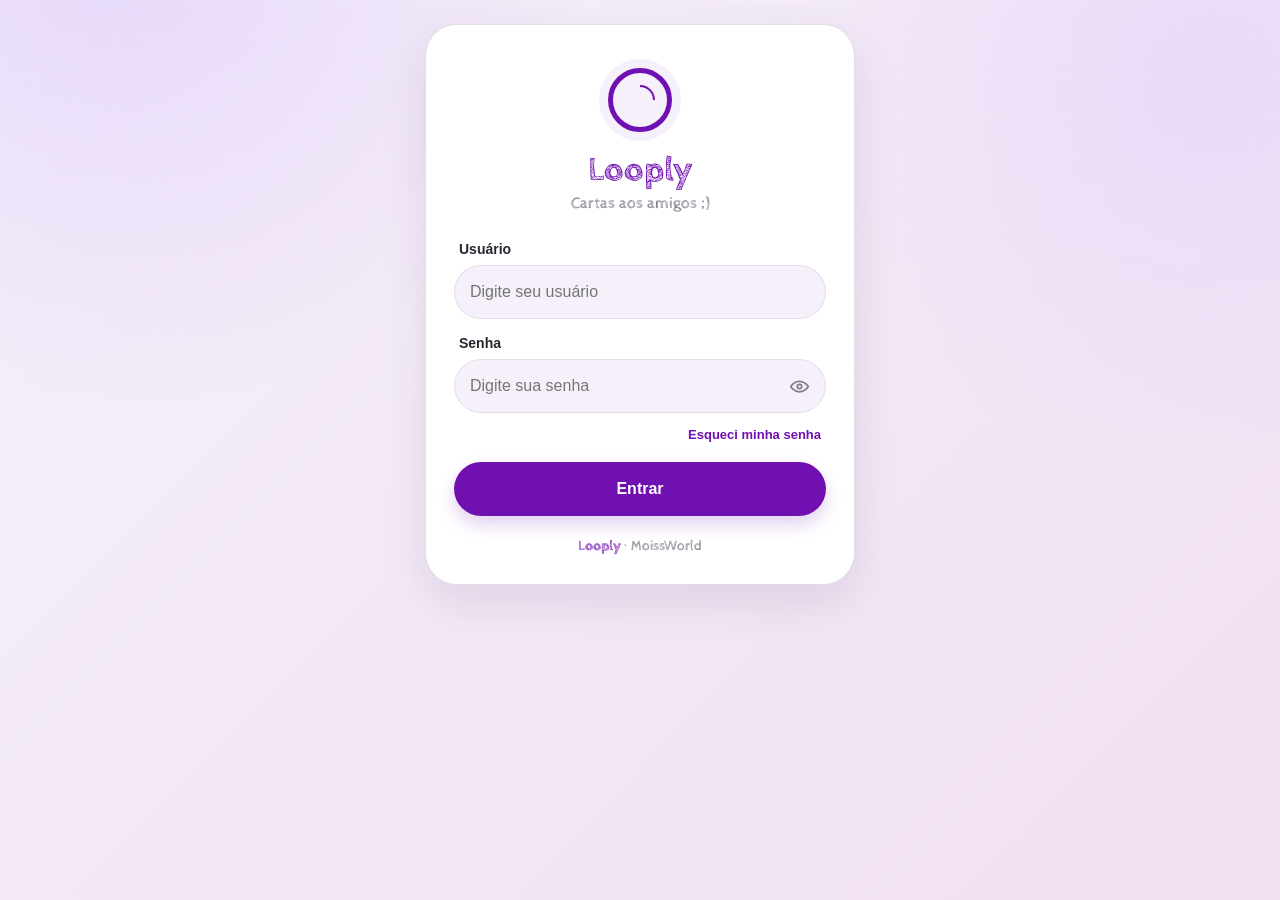
==== galeria.html @ c2b03d13 "Update galeria.html" ====
<!doctype html>
<html lang="pt-BR">
<head>
  <meta charset="utf-8">
  <meta name="viewport" content="width=device-width,initial-scale=1,viewport-fit=cover">
  <meta name="theme-color" content="#F5F0FA">
  <link rel="manifest" href="manifest.webmanifest">
  <link rel="stylesheet" href="assets/css/app.css">
  <title>Galeria — Looply</title>
</head>

<body>
  <main class="container-page">

    <header class="page-header">

      <a
        class="brand-inline"
        href="home.html"
        aria-label="Voltar para a Home"
      >
        <span
          class="brand-mark"
          aria-hidden="true"
        >
          <svg
            viewBox="0 0 100 100"
            fill="none"
          >
            <path
              d="M50 15A35 35 0 0 1 85 50"
              stroke="currentColor"
              stroke-width="7"
            />
          </svg>
        </span>

        <span>
          <strong>Looply</strong>
          <span>MoissWorld</span>
        </span>
      </a>

      <div class="header-actions">
        <a
          class="header-action"
          href="musicas.html"
        >
          <span>♫ Músicas</span>
        </a>

        <a
          class="header-action"
          href="perfil.html"
        >
          <span>Perfil</span>
        </a>
      </div>

    </header>


    <section class="hero-panel">
      <div class="eyebrow">
        MoissWorld
      </div>

      <h1 class="hero-title">
        Galeria
      </h1>

      <p class="hero-subtitle">
        Memórias visuais e mídia organizada em um único catálogo.
      </p>
    </section>


    <section
      class="panel page-panel"
      style="margin-top:14px"
    >

      <div class="toolbar">

        <div class="search-wrap">
          <input
            class="input"
            id="gallerySearch"
            type="search"
            placeholder="Buscar por título, descrição ou tag"
            autocomplete="off"
          >
        </div>

        <select
          class="select"
          id="galleryType"
          aria-label="Filtrar por tipo"
        >
          <option value="all">
            Todos os tipos
          </option>

          <option value="image">
            Fotos
          </option>

          <option value="video">
            Vídeos
          </option>

          <option value="audio">
            Áudios
          </option>
        </select>


        <select
          class="select"
          id="gallerySort"
          aria-label="Ordenar"
        >
          <option value="newest">
            Mais recentes
          </option>

          <option value="oldest">
            Mais antigas
          </option>

          <option value="title">
            Título
          </option>
        </select>

      </div>


      <div class="control-row">

        <label class="check-control">
          <input
            id="galleryExclusive"
            type="checkbox"
          >

          Somente conteúdo exclusivo
        </label>


        <div
          class="header-actions"
          style="margin-left:auto"
        >

          <button
            class="icon-action"
            id="galleryGridView"
            type="button"
            aria-label="Visualização em grade"
          >
            ▦
          </button>

          <button
            class="icon-action"
            id="galleryListView"
            type="button"
            aria-label="Visualização em lista"
          >
            ☷
          </button>

        </div>


        <span
          class="filter-status"
          id="galleryStatus"
        >
          Carregando galeria…
        </span>

        <span
          class="contador"
          id="galleryCount"
        >
          0/0
        </span>

      </div>


      <div
        class="gallery-grid"
        id="galleryGrid"
        style="margin-top:14px"
      ></div>


      <div
        class="gallery-empty"
        id="galleryEmpty"
      >
        <strong>
          Nenhuma mídia encontrada.
        </strong>
      </div>

    </section>

  </main>


  <div
    class="lightbox"
    id="lightbox"
    aria-hidden="true"
  >

    <div
      class="lightbox-panel"
      role="dialog"
      aria-modal="true"
      aria-labelledby="lightboxTitle"
    >

      <header class="lightbox-head">

        <div>
          <h2 id="lightboxTitle">
            Mídia
          </h2>

          <p id="lightboxMeta"></p>
        </div>


        <div class="lightbox-head-actions">

          <a
            id="lightboxDownload"
            href="#"
            hidden
          >
            ↓
          </a>

          <button
            id="lightboxPrev"
            type="button"
            aria-label="Mídia anterior"
          >
            ‹
          </button>

          <button
            id="lightboxNext"
            type="button"
            aria-label="Próxima mídia"
          >
            ›
          </button>

          <button
            id="lightboxClose"
            type="button"
            aria-label="Fechar"
          >
            ×
          </button>

        </div>

      </header>


      <div
        class="lightbox-body"
        id="lightboxBody"
      ></div>

    </div>

  </div>


  <script type="module">
    import { requireAuth }
      from "./assets/js/session.js";

    import { initGallery }
      from "./assets/js/gallery.js";

    if (requireAuth()) {
      initGallery();
    }
  </script>

</body>
</html>
---- assets/css/app.css ----
@import url('https://fonts.googleapis.com/css2?family=Cabin+Sketch:wght@400;700&display=swap');

@font-face {
  font-family: "Quillen";
  src: local("Quillen"), url("../fonts/Quillen.otf") format("opentype");
  font-display: swap;
  font-style: normal;
  font-weight: 400;
}

:root {
  --primary: #7010b0;
  --primary-dark: #5f1098;
  --primary-deep: #503090;
  --deep: #302050;
  --bg: #f5f0fa;
  --bg-2: #f0e0f0;
  --surface: rgba(255,255,255,.94);
  --surface-strong: #fff;
  --surface-soft: #faf7fc;
  --lilac: #f0e0f0;
  --text: #29252f;
  --muted: #817b89;
  --muted-2: #aaa4b0;
  --line: rgba(102,82,126,.12);
  --success: #35c878;
  --danger: #e63232;
  --paper: #f4ebdd;
  --paper-2: #f8f1e7;
  --paper-text: #342f2a;
  --radius-sm: 14px;
  --radius-md: 20px;
  --radius-lg: 28px;
  --radius-xl: 34px;
  --pill: 999px;
  --shadow-sm: 0 8px 24px rgba(80,56,115,.07);
  --shadow-md: 0 18px 44px rgba(80,56,115,.12);
  --shadow-lg: 0 30px 90px rgba(65,45,94,.20);
  --max: 980px;
}

* { box-sizing: border-box; }
html { min-height: 100%; scroll-behavior: smooth; }
body {
  min-height: 100dvh;
  margin: 0;
  color: var(--text);
  font-family: Inter, ui-sans-serif, -apple-system, BlinkMacSystemFont, "Segoe UI", sans-serif;
  background:
    radial-gradient(circle at 8% -8%, rgba(177,131,255,.22), transparent 32%),
    radial-gradient(circle at 94% 8%, rgba(220,204,255,.44), transparent 28%),
    linear-gradient(135deg, var(--bg), var(--bg-2));
  -webkit-font-smoothing: antialiased;
}
body::before {
  content: "";
  position: fixed;
  inset: 0;
  z-index: -1;
  pointer-events: none;
  opacity: .3;
  background-image: linear-gradient(rgba(255,255,255,.35) 1px, transparent 1px), linear-gradient(90deg, rgba(255,255,255,.25) 1px, transparent 1px);
  background-size: 38px 38px;
  mask-image: linear-gradient(to bottom, black, transparent 76%);
}
button, input, select { font: inherit; }
button { -webkit-tap-highlight-color: transparent; }
button:focus-visible, a:focus-visible, input:focus-visible, select:focus-visible, [tabindex]:focus-visible {
  outline: 3px solid rgba(155,93,229,.32);
  outline-offset: 3px;
}
a { color: inherit; }

.container-page { width: min(calc(100% - 28px), var(--max)); margin: 0 auto; padding: 22px 0 38px; }
.page-header { display:flex; align-items:center; justify-content:space-between; gap:16px; margin-bottom:18px; }
.brand-inline { display:flex; align-items:center; gap:11px; text-decoration:none; }
.brand-mark { width:42px; height:42px; display:grid; place-items:center; border-radius:14px; background:var(--surface-strong); border:1px solid var(--line); box-shadow:var(--shadow-sm); }
.brand-mark svg { width:26px; height:26px; color:var(--primary); }
.brand-inline strong { font-family:'Cabin Sketch',cursive; font-size:29px; color:var(--primary); }
.brand-inline span { display:block; color:var(--muted); font-size:11px; letter-spacing:.04em; margin-top:-2px; }
.header-actions { display:flex; gap:8px; flex-wrap:wrap; justify-content:flex-end; }
.header-action, .icon-action {
  min-height:42px; display:inline-flex; align-items:center; justify-content:center; gap:8px;
  border:1px solid var(--line); border-radius:14px; background:rgba(255,255,255,.82); color:#6f6876;
  padding:0 13px; cursor:pointer; text-decoration:none; transition:.18s ease; box-shadow:0 3px 12px rgba(80,56,115,.04);
}
.header-action:hover, .icon-action:hover { transform:translateY(-1px); color:var(--primary); border-color:rgba(112,16,176,.22); background:#fff; }
.header-action svg, .icon-action svg { width:17px; height:17px; }

.hero-panel, .panel { background:var(--surface); border:1px solid var(--line); border-radius:var(--radius-lg); box-shadow:var(--shadow-md); backdrop-filter:blur(18px); }
.hero-panel { padding:28px; }
.eyebrow { color:var(--primary); font-size:11px; font-weight:900; letter-spacing:.14em; text-transform:uppercase; }
.hero-title { margin:5px 0 8px; font-size:clamp(30px,6vw,48px); line-height:1.02; letter-spacing:-.04em; }
.hero-subtitle { margin:0; max-width:670px; color:var(--muted); line-height:1.6; }

.home-shell { width:min(100% - 24px, 780px); margin:0 auto; padding:18px 0 28px; }
.home-topbar { display:flex; align-items:flex-start; justify-content:space-between; gap:12px; margin-bottom:12px; }
.navigation-stack { display:flex; flex-direction:column; align-items:flex-start; gap:7px; }
.navigation-button { min-width:48px; min-height:42px; width:auto; padding:8px 11px; display:inline-flex; align-items:center; gap:8px; border:1px solid var(--line); border-radius:14px; background:rgba(255,255,255,.82); color:#6f6876; cursor:pointer; transition:.18s ease; }
.navigation-button:hover { transform:translateY(-1px); color:var(--primary); border-color:rgba(112,16,176,.22); background:#fff; }
.navigation-button svg { width:17px; height:17px; }
.navigation-label { font-size:11px; font-weight:850; max-width:70px; }
.home-topbar .profile-link { width:46px; height:46px; display:grid; place-items:center; border-radius:50%; overflow:hidden; border:3px solid rgba(112,16,176,.16); background:var(--surface-strong); text-decoration:none; box-shadow:0 8px 20px rgba(80,56,115,.08); }
.profile-avatar { width:100%; height:100%; object-fit:cover; display:block; background:linear-gradient(135deg,#eee2f6,#fff); }
.avatar-missing { display:none; }
.profile-fallback { display:none; width:100%; height:100%; align-items:center; justify-content:center; background:var(--lilac); color:var(--primary); font-weight:900; font-size:13px; }
.profile-link.avatar-empty .profile-avatar { display:none; }
.profile-link.avatar-empty .profile-fallback { display:flex; }
.home-main { padding:0 0 8px; }
.home-intro { text-align:center; padding:8px 8px 20px; }
.home-intro .profile-wrap { width:94px; height:94px; margin:0 auto 13px; border-radius:50%; padding:4px; background:linear-gradient(135deg,rgba(112,16,176,.16),rgba(255,255,255,.9)); box-shadow:0 15px 35px rgba(80,56,115,.10); }
.home-intro .profile-wrap .profile-link { display:block; width:100%; height:100%; overflow:hidden; border-radius:50%; }
.home-intro .profile-avatar { border-radius:50%; }
.welcome { margin:0; font-size:clamp(27px,6vw,34px); line-height:1.05; letter-spacing:-.035em; }
.subtitulo { margin:8px 0 0; color:#776f7e; font-family:"Quillen", Georgia, serif; font-size:17px; }
.home-card { margin-top:14px; padding:17px; }
.overview { display:grid; grid-template-columns:minmax(0,1fr) auto; gap:12px; align-items:stretch; }
.overview-card { padding:15px 17px; border-radius:16px; background:linear-gradient(135deg,#fff,#faf7ff); border:1px solid var(--line); box-shadow:var(--shadow-sm); }
.overview-label { color:var(--muted); font-size:10px; font-weight:900; letter-spacing:.09em; text-transform:uppercase; }
.lista-titulo { margin-top:3px; font-size:clamp(22px,5vw,28px); font-weight:900; letter-spacing:-.035em; }
.collection-note { margin-top:5px; color:var(--muted); font-size:11px; line-height:1.45; }
.contador { display:inline-flex; align-items:center; justify-content:center; min-width:102px; padding:10px 13px; border-radius:15px; background:var(--bg); border:1px solid rgba(112,16,176,.14); color:var(--primary); font-size:13px; font-weight:900; }
.filters { display:flex; gap:8px; flex-wrap:wrap; align-items:center; margin:15px 0 13px; }
.filter-button { min-height:44px; display:inline-flex; align-items:center; justify-content:center; gap:8px; padding:0 14px; border:1px solid var(--line); border-radius:14px; background:rgba(255,255,255,.85); color:var(--muted); cursor:pointer; font-size:13px; font-weight:850; transition:.18s ease; }
.filter-button:hover { transform:translateY(-1px); color:var(--primary); border-color:rgba(112,16,176,.20); }
.filter-button.active { color:#fff; background:var(--primary); border-color:var(--primary); box-shadow:0 8px 20px rgba(112,16,176,.20); }
.filter-button[hidden] { display:none; }
.filter-button svg { width:16px; height:16px; }
.filter-status { flex:1 1 180px; min-width:180px; color:var(--muted); font-size:11px; text-align:right; }
.calendar-panel { overflow:hidden; max-height:0; opacity:0; transform:translateY(-5px); transition:max-height .3s ease, opacity .22s ease, transform .3s ease, margin-bottom .3s ease; margin-bottom:0; }
.calendar-panel.is-open { max-height:500px; opacity:1; transform:translateY(0); margin-bottom:14px; }
.calendar-card { padding:16px; position:relative; border:1px solid var(--line); border-radius:20px; background:rgba(255,255,255,.84); box-shadow:var(--shadow-sm); }
.calendar-head { display:flex; align-items:center; justify-content:space-between; gap:10px; margin-bottom:13px; }
.calendar-month { font-size:17px; font-weight:900; }
.calendar-nav { display:flex; gap:6px; }
.calendar-nav button { width:36px; height:36px; display:grid; place-items:center; border:1px solid var(--line); border-radius:11px; background:#fff; color:var(--primary); cursor:pointer; font-size:21px; }
.calendar-nav button:disabled { opacity:.35; cursor:not-allowed; }
.weekdays, .calendar-grid { display:grid; grid-template-columns:repeat(7,minmax(0,1fr)); gap:5px; }
.weekday { text-align:center; color:var(--muted-2); font-size:9px; font-weight:900; text-transform:uppercase; }
.calendar-blank { min-height:40px; }
.calendar-day { position:relative; min-height:40px; border:1px solid transparent; border-radius:12px; background:transparent; color:var(--text); cursor:pointer; font-size:12px; font-weight:800; transition:.16s ease; }
.calendar-day:hover:not(:disabled) { background:var(--bg); transform:translateY(-1px); }
.calendar-day:disabled { color:#d2cbd8; cursor:default; }
.calendar-day.has-cards::after { content:""; position:absolute; left:50%; bottom:4px; width:4px; height:4px; border-radius:50%; transform:translateX(-50%); background:var(--primary); }
.calendar-day.selected { color:#fff; background:var(--primary); box-shadow:0 7px 16px rgba(112,16,176,.22); }
.calendar-day.selected::after { background:#fff; }
.calendar-day.today:not(.selected) { border-color:rgba(112,16,176,.18); }
.calendar-foot { display:flex; align-items:center; justify-content:space-between; gap:10px; margin-top:11px; padding-top:11px; border-top:1px solid var(--line); color:var(--muted); font-size:11px; }
.calendar-foot strong { color:var(--primary); }

.cartas-container { max-height:min(61vh,610px); overflow:auto; padding:2px 3px 3px 1px; scrollbar-width:thin; }
.card-row { position:relative; display:grid; grid-template-columns:55px minmax(0,1fr) 42px; align-items:center; gap:13px; min-height:88px; margin-bottom:10px; padding:13px 13px 13px 11px; border:1px solid var(--line); border-radius:20px; background:linear-gradient(135deg,#fff,#fcfaff); box-shadow:0 5px 16px rgba(75,54,104,.055); cursor:pointer; text-align:left; transition:.18s ease; animation:cardIn .32s ease both; }
@keyframes cardIn { from{opacity:0;transform:translateY(7px)} to{opacity:1;transform:none} }
.card-row:hover { transform:translateY(-2px); border-color:rgba(112,16,176,.18); box-shadow:0 12px 25px rgba(75,54,104,.10); }
.card-row[hidden] { display:none; }
.card-row.is-unavailable { opacity:.68; }
.card-number { width:55px; height:55px; display:grid; place-items:center; border-radius:17px; background:var(--lilac); color:var(--primary); font-size:13px; font-weight:900; letter-spacing:.03em; }
.card-info { min-width:0; }
.card-label { display:block; color:var(--muted-2); font-size:10px; font-weight:900; letter-spacing:.10em; text-transform:uppercase; margin-bottom:3px; }
.card-title { margin:0; font-family:"Quillen",Georgia,"Times New Roman",serif; font-size:clamp(18px,4.3vw,23px); line-height:1.22; font-weight:400; overflow-wrap:anywhere; }
.card-row.is-unavailable .card-title { font-family:inherit; font-size:13px; font-weight:750; }
.card-date { margin:5px 0 0; color:var(--muted); font-size:11px; }
.card-date.is-empty { color:#b0aab6; }
.card-check { width:40px; height:40px; min-width:40px; display:grid; place-items:center; border:1px solid rgba(117,101,132,.13); border-radius:50%; background:#f7f5f8; color:#b2acb6; font-size:15px; }
.card-check.is-read { background:var(--primary); color:#fff; border-color:var(--primary); box-shadow:0 7px 16px rgba(112,16,176,.23); }
.loading-state { min-height:92px; display:flex; align-items:center; justify-content:center; gap:9px; color:var(--muted); font-size:13px; }
.loader-dot { width:8px; height:8px; border-radius:50%; background:var(--primary); animation:pulse 1s ease-in-out infinite; }
@keyframes pulse{0%,100%{opacity:.35;transform:scale(.85)}50%{opacity:1;transform:scale(1)}}
.loading-state.is-hidden { display:none; }
.loading-summary { margin:9px 0 0; color:var(--muted-2); font-size:10px; text-align:center; }
.empty-state { display:none; margin-top:10px; padding:28px 16px; text-align:center; color:var(--muted); border:1px dashed rgba(117,101,132,.16); border-radius:18px; background:rgba(255,255,255,.46); line-height:1.6; }
.empty-state.is-visible { display:block; }
.empty-state strong { display:block; margin-bottom:4px; color:var(--text); font-family:"Quillen",Georgia,serif; font-size:18px; font-weight:400; }
.actions { margin-top:17px; display:grid; gap:9px; }
.primary-button, .secondary-button, .danger-button { min-height:48px; border-radius:16px; cursor:pointer; font-size:14px; font-weight:900; }
.primary-button { border:0; background:var(--primary); color:#fff; box-shadow:0 10px 22px rgba(112,16,176,.18); }
.secondary-button { border:1px solid var(--line); background:#fff; color:#706978; }
.danger-button { border:1px solid rgba(230,50,50,.13); background:rgba(230,50,50,.06); color:var(--danger); }

.modal { position:fixed; inset:0; z-index:1000; display:flex; align-items:center; justify-content:center; padding:14px; background:rgba(91,72,114,.24); backdrop-filter:blur(13px); visibility:hidden; opacity:0; pointer-events:none; transition:opacity .22s ease, visibility .22s ease; }
.modal.is-open { visibility:visible; opacity:1; pointer-events:auto; }
.modal-content { width:min(100%,780px); max-height:min(94dvh,900px); display:flex; flex-direction:column; transform:translateY(18px) scale(.985); transition:transform .25s ease; }
.modal.is-open .modal-content { transform:none; }
.modal-sheet { min-height:0; display:flex; flex-direction:column; overflow:hidden; border:1px solid rgba(116,91,66,.14); border-radius:24px; background:radial-gradient(circle at 18% 8%, rgba(255,255,255,.58), transparent 24%), linear-gradient(135deg,var(--paper-2),var(--paper)); box-shadow:0 30px 90px rgba(62,45,30,.25); }
.modal-header { display:flex; align-items:flex-start; justify-content:space-between; gap:10px; padding:21px 22px 14px; border-bottom:1px solid rgba(116,91,66,.10); }
.modal-label { color:#947f67; font-size:10px; font-weight:900; letter-spacing:.14em; text-transform:uppercase; }
.modal-header h2 { margin:4px 0 0; color:var(--paper-text); font-family:"Quillen",Georgia,serif; font-weight:400; font-size:clamp(24px,5vw,35px); line-height:1.08; }
.modal-date { margin-top:6px; color:#8b7f72; font-size:11px; }
.modal-close { width:40px; height:40px; display:grid; place-items:center; border:1px solid rgba(116,91,66,.12); border-radius:50%; background:rgba(255,255,255,.5); color:#756957; cursor:pointer; font-size:22px; }
.modal-tools { display:flex; gap:7px; }
.modal-tools button { width:36px; height:36px; border:1px solid rgba(116,91,66,.12); border-radius:11px; background:rgba(255,255,255,.5); color:#756957; cursor:pointer; }
.modal-tools button:disabled { opacity:.35; cursor:not-allowed; }
.modal-text { min-height:0; overflow:auto; padding:22px; white-space:pre-wrap; color:var(--paper-text); font-family:"Quillen",Georgia,serif; font-size:18px; line-height:1.75; }
.modal-footer { display:flex; justify-content:flex-end; gap:8px; padding:14px 22px 19px; border-top:1px solid rgba(116,91,66,.10); }
.modal-footer button { min-height:44px; padding:0 15px; border:1px solid rgba(116,91,66,.12); border-radius:13px; background:rgba(255,255,255,.62); color:#756957; cursor:pointer; font-weight:800; }
body.modal-open { overflow:hidden; }

.page-panel { padding:20px; }
.toolbar { display:flex; flex-wrap:wrap; gap:9px; align-items:center; margin:17px 0; }
.input { width:100%; min-height:48px; border:1px solid var(--line); border-radius:15px; background:rgba(255,255,255,.86); color:var(--text); padding:0 15px; outline:none; }
.input:focus, select:focus { border-color:var(--primary); box-shadow:0 0 0 4px rgba(112,16,176,.08); }
.select { min-height:44px; border:1px solid var(--line); border-radius:14px; background:#fff; color:#6f6876; padding:0 12px; }
.search-wrap { flex:1 1 260px; }
.control-row { display:flex; gap:8px; flex-wrap:wrap; align-items:center; }
.check-control { display:flex; align-items:center; gap:8px; min-height:42px; color:var(--muted); font-size:12px; font-weight:800; }

.gallery-grid { display:grid; grid-template-columns:repeat(3,minmax(0,1fr)); gap:12px; }
.gallery-grid.list-view { grid-template-columns:1fr; }
.media-card { overflow:hidden; border:1px solid var(--line); border-radius:18px; background:#fff; box-shadow:var(--shadow-sm); }
.list-view .media-card { display:grid; grid-template-columns:180px minmax(0,1fr); }
.media-visual { width:100%; aspect-ratio:1/1; display:grid; place-items:center; border:0; padding:0; background:linear-gradient(135deg,#ece2f4,#fff); cursor:pointer; overflow:hidden; }
.list-view .media-visual { aspect-ratio:auto; min-height:150px; }
.media-visual img { width:100%; height:100%; display:block; object-fit:cover; transition:transform .25s ease; }
.media-card:hover .media-visual img { transform:scale(1.035); }
.media-placeholder { display:grid; place-items:center; gap:5px; color:var(--primary); font-size:34px; }
.media-placeholder small { color:var(--muted); font-size:11px; font-weight:900; text-transform:uppercase; letter-spacing:.08em; }
.media-card-body { padding:14px; }
.media-badges { display:flex; gap:6px; flex-wrap:wrap; }
.badge { display:inline-flex; align-items:center; min-height:22px; padding:0 8px; border-radius:999px; background:var(--bg); color:var(--primary); font-size:9px; font-weight:900; letter-spacing:.05em; text-transform:uppercase; }
.badge-exclusive { color:#6c3f00; background:#fff1cf; }
.media-card-body h3 { margin:8px 0 4px; font-size:15px; line-height:1.25; }
.media-card-body p { margin:0; color:var(--muted); font-size:11px; }
.gallery-empty { display:none; padding:35px 18px; text-align:center; color:var(--muted); }
.gallery-empty.is-visible { display:block; }

.track-list { display:grid; gap:10px; }
.track-card { display:grid; grid-template-columns:56px minmax(0,1fr) 42px; align-items:center; gap:12px; padding:13px; border:1px solid var(--line); border-radius:17px; background:#fff; box-shadow:var(--shadow-sm); }
.track-art { width:56px; height:56px; display:grid; place-items:center; border-radius:17px; background:var(--lilac); color:var(--primary); font-size:23px; }
.track-info h3 { margin:7px 0 3px; font-size:15px; }
.track-info p { margin:0; color:var(--muted); font-size:11px; }
.play-button { width:40px; height:40px; border:0; border-radius:50%; background:var(--primary); color:#fff; cursor:pointer; }

.profile-card { display:grid; grid-template-columns:100px minmax(0,1fr); gap:18px; align-items:center; padding:20px; }
.profile-large { width:100px; height:100px; border-radius:28px; overflow:hidden; border:3px solid rgba(112,16,176,.14); background:var(--lilac); }
.profile-large .profile-avatar { border-radius:24px; }
.profile-large .profile-fallback { display:none; border-radius:24px; font-size:24px; }
.profile-meta .eyebrow { margin-bottom:4px; }
.profile-meta h2 { margin:0; font-size:28px; }
.stat-grid { display:grid; grid-template-columns:repeat(2,minmax(0,1fr)); gap:10px; margin-top:17px; }
.stat { padding:15px; border-radius:16px; background:linear-gradient(135deg,#fff,#faf7ff); border:1px solid var(--line); }
.stat span { display:block; color:var(--muted); font-size:10px; font-weight:900; text-transform:uppercase; letter-spacing:.08em; }
.stat strong { display:block; margin-top:3px; color:var(--primary); font-size:22px; }
.preference { display:flex; align-items:center; justify-content:space-between; gap:14px; padding:15px 0; border-bottom:1px solid var(--line); }
.preference:last-child { border-bottom:0; }
.preference h3 { margin:0 0 4px; font-size:14px; }
.preference p { margin:0; color:var(--muted); font-size:11px; line-height:1.45; }
.toggle { width:48px; height:28px; border-radius:999px; background:#ddd6e2; position:relative; appearance:none; cursor:pointer; transition:.18s ease; }
.toggle::after { content:""; position:absolute; top:4px; left:4px; width:20px; height:20px; border-radius:50%; background:#fff; box-shadow:0 2px 5px rgba(0,0,0,.14); transition:.18s ease; }
.toggle:checked { background:var(--primary); }
.toggle:checked::after { transform:translateX(20px); }

.lightbox { position:fixed; inset:0; z-index:1100; display:flex; align-items:center; justify-content:center; padding:18px; background:rgba(37,27,49,.72); backdrop-filter:blur(10px); opacity:0; visibility:hidden; pointer-events:none; transition:.22s ease; }
.lightbox.is-open { opacity:1; visibility:visible; pointer-events:auto; }
.lightbox-panel { width:min(100%,1000px); max-height:94dvh; overflow:hidden; border-radius:22px; border:1px solid rgba(255,255,255,.15); background:#17131b; box-shadow:var(--shadow-lg); }
.lightbox-head { display:flex; align-items:center; justify-content:space-between; gap:12px; padding:12px 14px; color:#fff; }
.lightbox-head h2 { margin:0; font-size:15px; }
.lightbox-head p { margin:3px 0 0; color:#bdb4c6; font-size:10px; }
.lightbox-head-actions { display:flex; gap:6px; }
.lightbox-head-actions a, .lightbox-head-actions button { width:38px; height:38px; display:grid; place-items:center; border:1px solid rgba(255,255,255,.10); border-radius:11px; background:rgba(255,255,255,.05); color:#fff; text-decoration:none; cursor:pointer; }
.lightbox-body { min-height:240px; max-height:78dvh; display:grid; place-items:center; overflow:auto; padding:0 14px 14px; }
.lightbox-body img, .lightbox-body video { max-width:100%; max-height:75dvh; display:block; border-radius:15px; }
.lightbox-body audio { width:min(100%,600px); }

.splash-page { min-height:100dvh; overflow:hidden; display:grid; place-items:center; background:linear-gradient(180deg,#7010b0 0%,#6010a0 50%,#f5f0fa 50%,#f5f0fa 100%); font-family:'Cabin Sketch',cursive; }
.splash { position:relative; width:min(100% - 28px,460px); text-align:center; padding:34px 24px; }
.splash-logo { width:126px; height:126px; margin:0 auto 16px; display:grid; place-items:center; border-radius:38px; background:rgba(255,255,255,.10); border:1px solid rgba(255,255,255,.20); box-shadow:0 20px 70px rgba(40,0,70,.18); }
.splash-logo .circle { width:84px; height:84px; display:grid; place-items:center; border:7px solid #fff; border-radius:50%; color:#fff; animation:spin 3s linear infinite; }
.splash-logo svg { width:50px; height:50px; }
.splash-title { margin:0; color:#fff; font-size:clamp(44px,13vw,70px); line-height:.9; text-shadow:0 7px 28px rgba(48,16,80,.14); }
.splash-message { margin:14px 0 0; color:#483550; font-size:19px; }
.splash-company { margin-top:48px; color:#6f6876; font-size:14px; }
.splash-company strong { color:var(--primary); }
@keyframes spin { from{transform:rotate(0)} to{transform:rotate(360deg)} }

.login-page { width:min(100% - 28px,430px); margin:auto; padding:24px 0; }
.login-card { padding:34px 28px 30px; background:#fff; border:1px solid rgba(222,214,229,.85); border-radius:32px; box-shadow:var(--shadow-md); }
.login-brand { display:flex; flex-direction:column; align-items:center; text-align:center; margin-bottom:28px; }
.login-logo { width:82px; height:82px; display:grid; place-items:center; border-radius:50%; background:var(--bg); margin-bottom:12px; }
.login-logo .circle { width:64px; height:64px; display:grid; place-items:center; border:5px solid var(--primary); border-radius:50%; animation:spin 3s linear infinite; }
.login-logo svg { width:40px; height:40px; color:var(--primary); }
.login-brand-name { color:var(--primary); font-family:'Cabin Sketch',cursive; font-size:34px; font-weight:700; line-height:1; }
.login-brand-subtitle { margin-top:7px; color:var(--muted); font-family:'Cabin Sketch',cursive; font-size:16px; }
.form-field { margin-bottom:16px; }
.form-label { display:block; margin:0 0 8px 5px; font-size:14px; font-weight:700; }
.input-wrap { position:relative; }
.input-wrap .input { height:54px; border-radius:999px; background:var(--bg); }
.password-input { padding-right:54px; }
.toggle-password { position:absolute; top:50%; right:7px; width:40px; height:40px; transform:translateY(-50%); display:grid; place-items:center; border:0; border-radius:50%; background:transparent; color:var(--muted); cursor:pointer; }
.toggle-password:hover { color:var(--primary); background:var(--lilac); }
.toggle-password svg { width:21px; height:21px; }
.forgot { display:flex; justify-content:flex-end; margin:-2px 5px 20px 0; }
.forgot a { color:var(--primary); font-size:13px; font-weight:700; text-decoration:none; }
.forgot a:hover { text-decoration:underline; }
.login-button { width:100%; height:54px; border:0; border-radius:999px; background:var(--primary); color:#fff; cursor:pointer; font-size:16px; font-weight:900; box-shadow:0 8px 18px rgba(112,16,176,.20); }
.login-button:hover { background:var(--primary-dark); }
.form-message { display:none; margin-top:15px; padding:12px 14px; border-radius:14px; background:rgba(230,50,50,.08); color:var(--danger); font-size:12px; line-height:1.5; text-align:center; }
.form-message.show { display:block; }
.login-footer { margin-top:22px; color:var(--muted); text-align:center; font-family:'Cabin Sketch',cursive; font-size:14px; }
.login-footer strong { color:var(--primary); }

.reduce-motion *, .reduce-motion *::before, .reduce-motion *::after { animation:none !important; transition:none !important; scroll-behavior:auto !important; }
@media (max-width:760px){ .gallery-grid{grid-template-columns:repeat(2,minmax(0,1fr));} }
@media (max-width:540px){ .container-page{width:min(100% - 20px,var(--max)); padding-top:14px;} .hero-panel{padding:22px;} .home-shell{width:min(100% - 18px,780px);} .overview{grid-template-columns:1fr;} .filter-status{text-align:left; min-width:0;} .card-row{grid-template-columns:48px minmax(0,1fr) 38px; gap:10px; padding:11px;} .card-number{width:48px;height:48px;border-radius:15px;} .card-check{width:36px;height:36px;min-width:36px;} .calendar-day,.calendar-blank{min-height:36px;} .gallery-grid{grid-template-columns:1fr;} .list-view .media-card{grid-template-columns:130px minmax(0,1fr);} .profile-card{grid-template-columns:1fr;text-align:center;} .profile-large{margin:auto;} .stat-grid{grid-template-columns:1fr 1fr;} .login-card{padding:30px 21px 26px;} }
@media (max-width:390px){ .navigation-label{display:none;} .header-action span{display:none;} .track-card{grid-template-columns:48px minmax(0,1fr) 40px;} .track-art{width:48px;height:48px;} }
@media (prefers-reduced-motion:reduce){ *,*::before,*::after{animation:none !important;transition:none !important;scroll-behavior:auto !important;} }
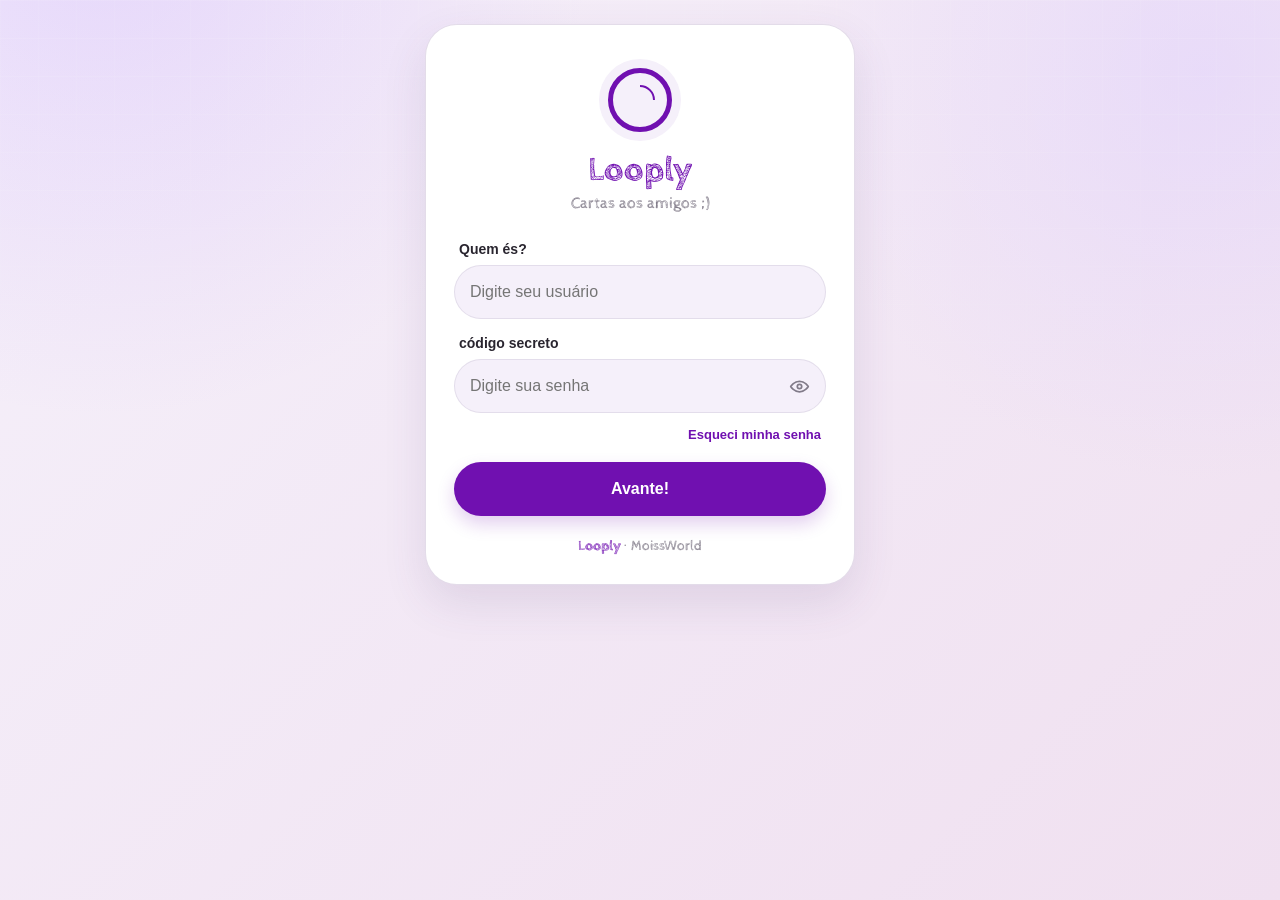
==== commit 2d85a129: "Add files via upload" ====
--- a/galeria.html
+++ b/galeria.html
@@ -70,7 +70,7 @@
       </h1>
 
       <p class="hero-subtitle">
-        Memórias visuais e mídia organizada em um único catálogo.
+        Dizem que o amor pode ser guardado em uma fotografia...
       </p>
     </section>
 
@@ -120,6 +120,10 @@
           id="gallerySort"
           aria-label="Ordenar"
         >
+          <option value="random">
+            Aleatório
+          </option>
+
           <option value="newest">
             Mais recentes
           </option>
@@ -169,6 +173,16 @@
             aria-label="Visualização em lista"
           >
             ☷
+          </button>
+
+          <button
+            class="icon-action"
+            id="galleryMasonryView"
+            type="button"
+            aria-label="Visualização Masonry"
+            aria-pressed="false"
+          >
+            ▥
           </button>
 
         </div>
--- a/assets/css/app.css
+++ b/assets/css/app.css
@@ -204,7 +204,26 @@
 .control-row { display:flex; gap:8px; flex-wrap:wrap; align-items:center; }
 .check-control { display:flex; align-items:center; gap:8px; min-height:42px; color:var(--muted); font-size:12px; font-weight:800; }
 
-.gallery-grid { display:grid; grid-template-columns:repeat(3,minmax(0,1fr)); gap:12px; }
+/* Galeria: carregamento progressivo, visualização Masonry e falhas seguras. */
+.gallery-grid { display:grid; grid-template-columns:repeat(3,minmax(0,1fr)); gap:12px; align-items:start; }
+.gallery-grid.masonry-view { display:block; columns:3 220px; column-gap:12px; }
+.gallery-grid.masonry-view .media-card { display:inline-block; width:100%; margin:0 0 12px; break-inside:avoid; -webkit-column-break-inside:avoid; }
+.gallery-grid.masonry-view .media-visual { aspect-ratio:auto; min-height:120px; }
+.gallery-grid.masonry-view .media-visual > img,
+.gallery-grid.masonry-view .video-preview { width:100%; height:auto; min-height:120px; aspect-ratio:auto; }
+.gallery-grid.masonry-view .media-visual > img { object-fit:contain; }
+.icon-action.is-active { color:var(--primary); border-color:rgba(112,16,176,.35); background:#f3e7ff; box-shadow:inset 0 0 0 1px rgba(112,16,176,.08); }
+.media-visual { position:relative; }
+.media-visual > img, .video-preview img, .video-preview video { opacity:0; transition:opacity .22s ease; }
+.media-visual > img.media-loaded, .video-preview img.media-loaded, .video-preview video.media-loaded { opacity:1; }
+.media-visual > img { background:linear-gradient(110deg,#eee8f5 8%,#f9f6fc 18%,#eee8f5 33%); background-size:200% 100%; }
+.media-visual:has(> img:not(.media-loaded)) { background:linear-gradient(110deg,#eee8f5 8%,#f9f6fc 18%,#eee8f5 33%); }
+.video-preview { position:relative; width:100%; height:100%; min-height:140px; aspect-ratio:16/10; display:grid; place-items:center; overflow:hidden; background:linear-gradient(135deg,#e9def3,#faf7fd); }
+.video-preview img, .video-preview video { width:100%; height:100%; min-height:140px; display:block; object-fit:cover; }
+.video-play { position:absolute; top:50%; left:50%; transform:translate(-50%,-50%); width:44px; height:44px; display:grid; place-items:center; padding-left:3px; border-radius:50%; color:#fff; background:rgba(65,25,92,.78); border:1px solid rgba(255,255,255,.8); box-shadow:0 4px 18px rgba(0,0,0,.18); pointer-events:none; }
+.video-preview-fallback { background:linear-gradient(135deg,#e9def3,#faf7fd); }
+.media-failed { background:#f0eaf5; }
+
 .gallery-grid.list-view { grid-template-columns:1fr; }
 .media-card { overflow:hidden; border:1px solid var(--line); border-radius:18px; background:#fff; box-shadow:var(--shadow-sm); }
 .list-view .media-card { display:grid; grid-template-columns:180px minmax(0,1fr); }
@@ -266,7 +285,13 @@
 .splash-logo { width:126px; height:126px; margin:0 auto 16px; display:grid; place-items:center; border-radius:38px; background:rgba(255,255,255,.10); border:1px solid rgba(255,255,255,.20); box-shadow:0 20px 70px rgba(40,0,70,.18); }
 .splash-logo .circle { width:84px; height:84px; display:grid; place-items:center; border:7px solid #fff; border-radius:50%; color:#fff; animation:spin 3s linear infinite; }
 .splash-logo svg { width:50px; height:50px; }
-.splash-title { margin:0; color:#fff; font-size:clamp(44px,13vw,70px); line-height:.9; text-shadow:0 7px 28px rgba(48,16,80,.14); }
+.splash-title {
+  margin:18px 0 0;
+  color:var(--primary);
+  font-size:clamp(44px,13vw,70px);
+  line-height:.9;
+  text-shadow:0 7px 28px rgba(48,16,80,.10);
+}
 .splash-message { margin:14px 0 0; color:#483550; font-size:19px; }
 .splash-company { margin-top:48px; color:#6f6876; font-size:14px; }
 .splash-company strong { color:var(--primary); }
@@ -303,3 +328,15 @@
 @media (max-width:540px){ .container-page{width:min(100% - 20px,var(--max)); padding-top:14px;} .hero-panel{padding:22px;} .home-shell{width:min(100% - 18px,780px);} .overview{grid-template-columns:1fr;} .filter-status{text-align:left; min-width:0;} .card-row{grid-template-columns:48px minmax(0,1fr) 38px; gap:10px; padding:11px;} .card-number{width:48px;height:48px;border-radius:15px;} .card-check{width:36px;height:36px;min-width:36px;} .calendar-day,.calendar-blank{min-height:36px;} .gallery-grid{grid-template-columns:1fr;} .list-view .media-card{grid-template-columns:130px minmax(0,1fr);} .profile-card{grid-template-columns:1fr;text-align:center;} .profile-large{margin:auto;} .stat-grid{grid-template-columns:1fr 1fr;} .login-card{padding:30px 21px 26px;} }
 @media (max-width:390px){ .navigation-label{display:none;} .header-action span{display:none;} .track-card{grid-template-columns:48px minmax(0,1fr) 40px;} .track-art{width:48px;height:48px;} }
 @media (prefers-reduced-motion:reduce){ *,*::before,*::after{animation:none !important;transition:none !important;scroll-behavior:auto !important;} }
+
+/* Ajustes responsivos da galeria */
+@media (max-width: 700px) {
+  .gallery-grid:not(.list-view):not(.masonry-view) { grid-template-columns:repeat(2,minmax(0,1fr)); }
+  .gallery-grid.masonry-view { columns:2 150px; }
+}
+@media (max-width: 430px) {
+  .gallery-grid.masonry-view { columns:2 125px; column-gap:8px; }
+  .gallery-grid.masonry-view .media-card { margin-bottom:8px; }
+  .gallery-grid.list-view .media-card { grid-template-columns:112px minmax(0,1fr); }
+  .gallery-grid.list-view .media-visual { min-height:112px; }
+}
